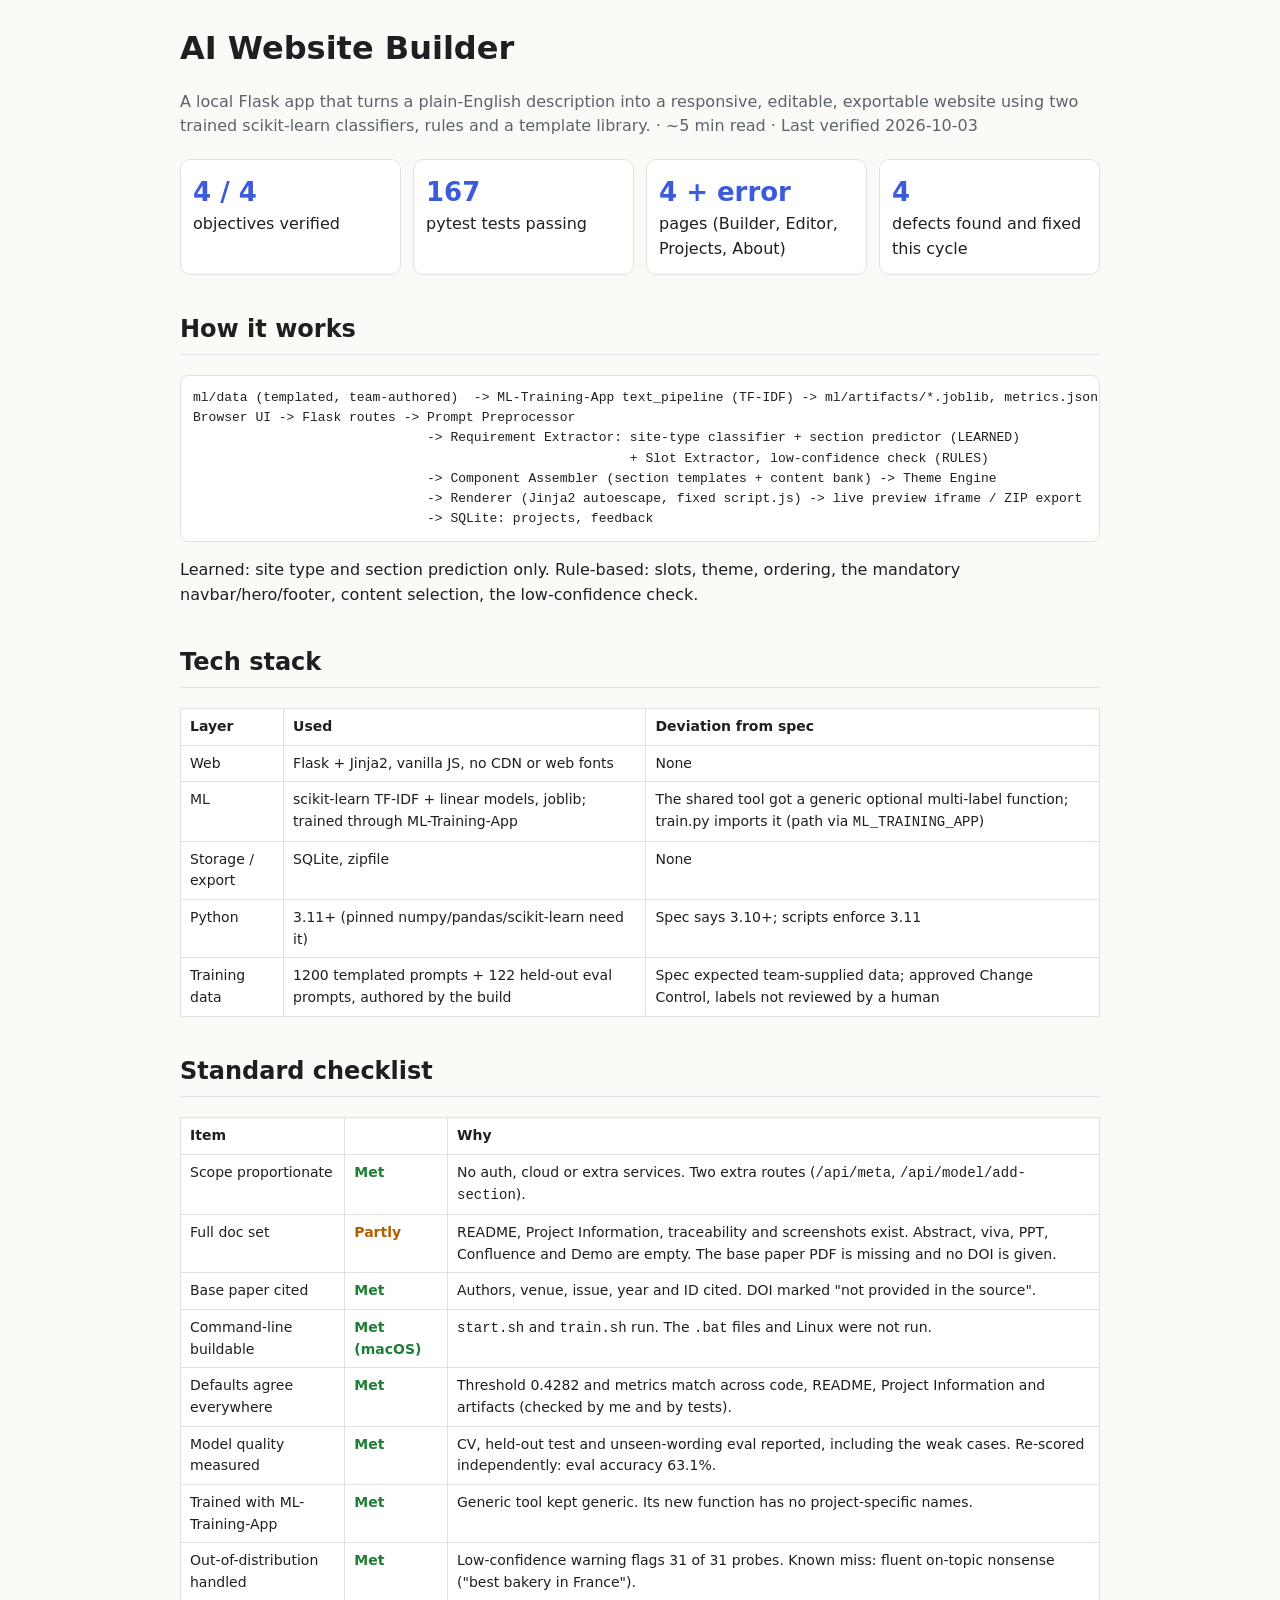
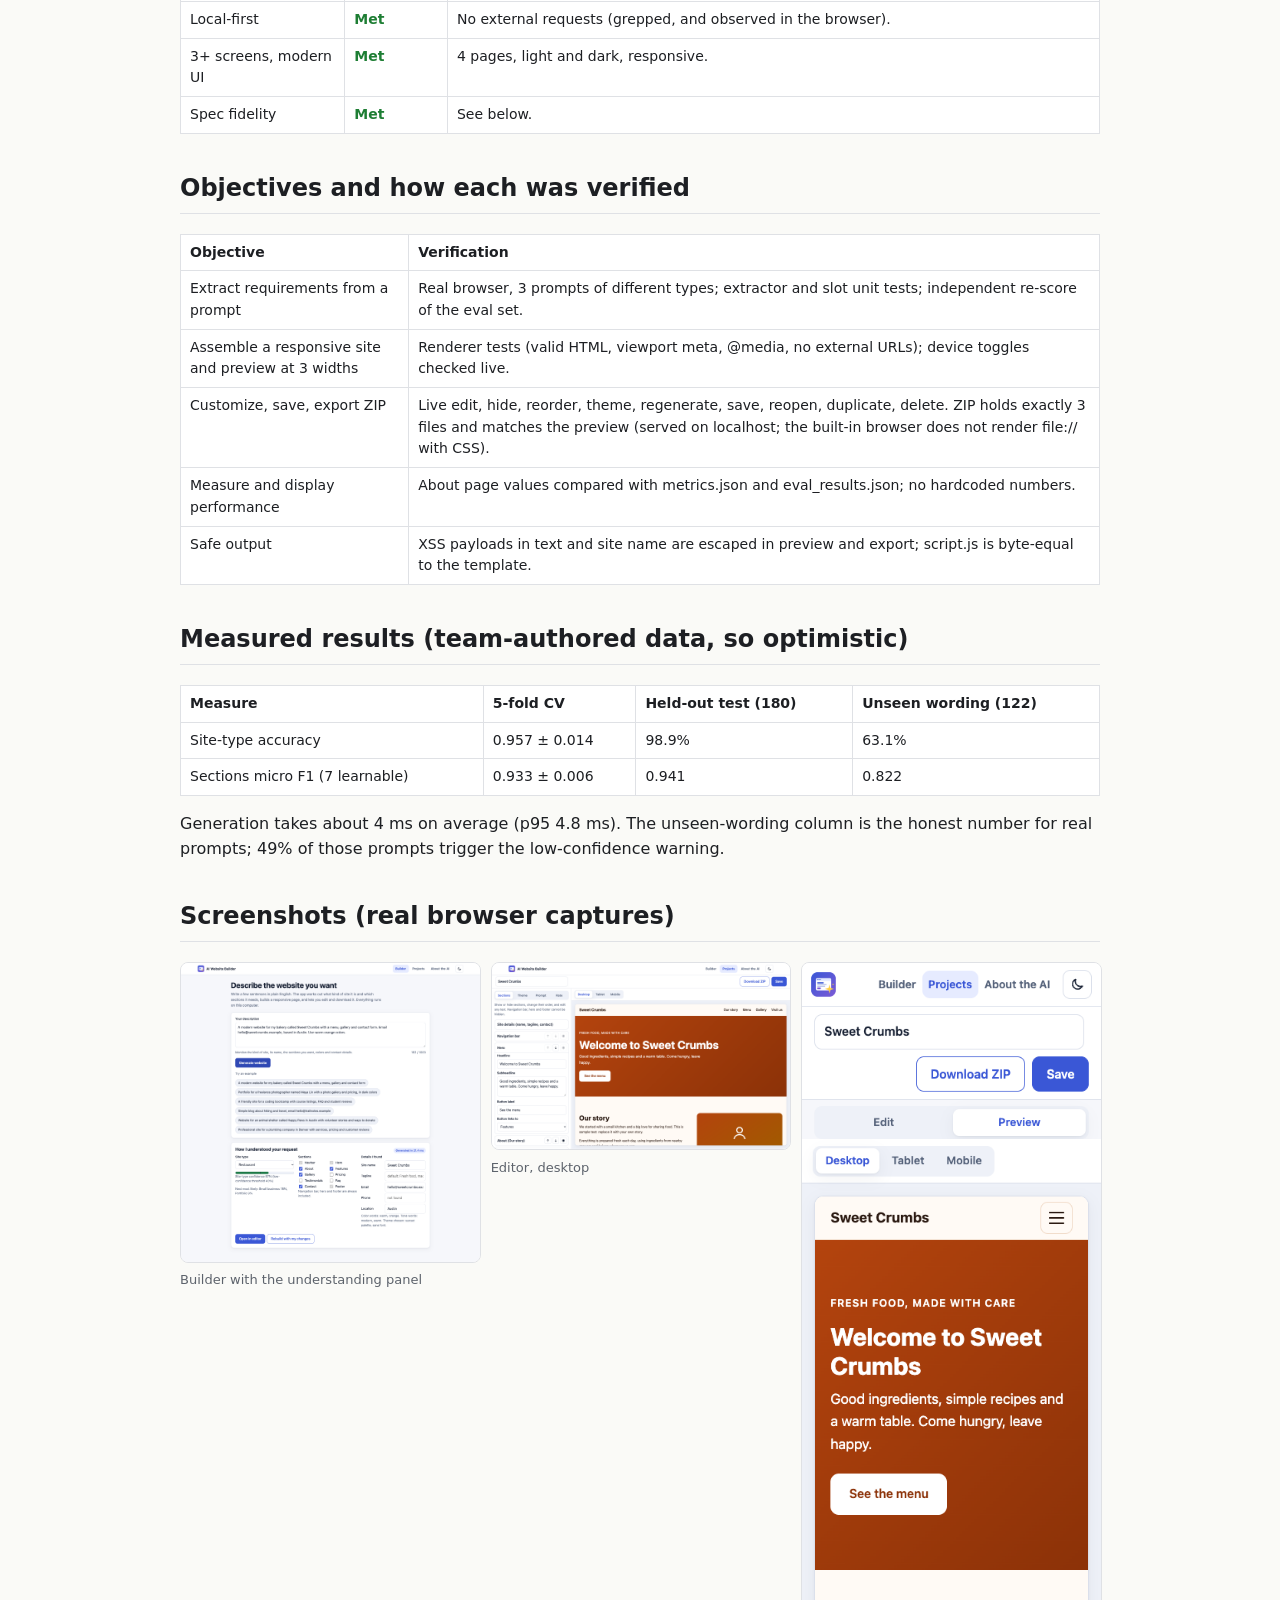
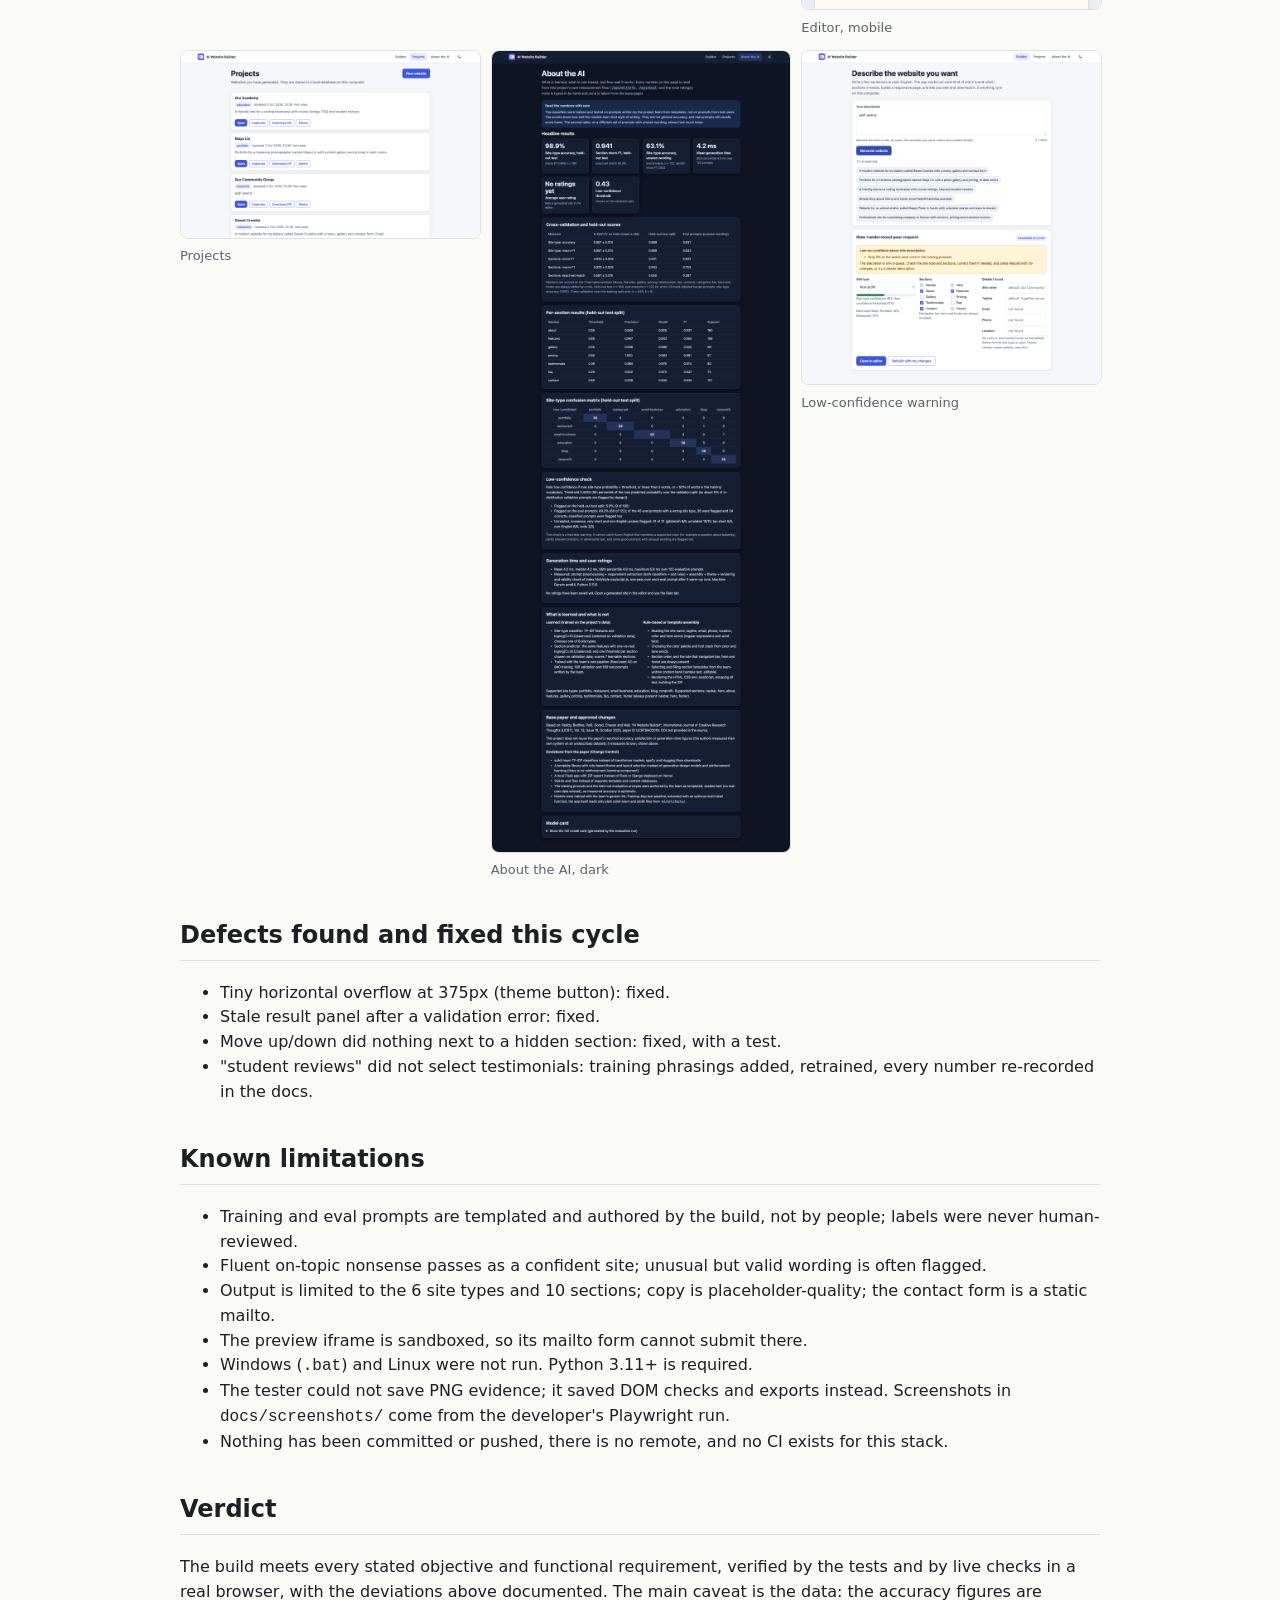
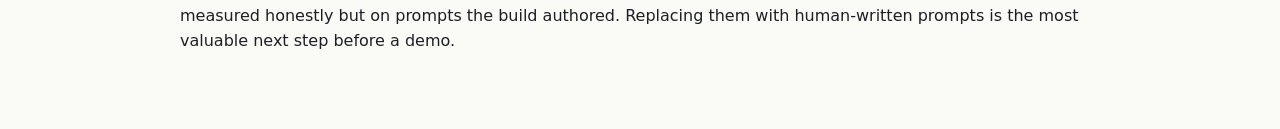
==== docs/architecture-briefing.html @ a884fcd3 "Implement AI Website Builder (Flask app, trained classifiers, template renderer) - Flask app: Builde" ====
<!doctype html>
<html lang="en"><head><meta charset="utf-8"><meta name="viewport" content="width=device-width,initial-scale=1">
<title>AI Website Builder - Architecture Briefing</title>
<style>
:root{--bg:#fafaf7;--fg:#1d1f23;--mut:#5d636c;--card:#fff;--bd:#dfe1e5;--ac:#3b5bdb;--ok:#1e7e34;--warn:#b25e00}
@media(prefers-color-scheme:dark){:root{--bg:#14161a;--fg:#e6e8eb;--mut:#9aa1ab;--card:#1c1f24;--bd:#2d3138;--ac:#7c93ff;--ok:#5fcf80;--warn:#f0a050}}
body{margin:0;background:var(--bg);color:var(--fg);font:16px/1.55 system-ui,-apple-system,Segoe UI,sans-serif}
main{max-width:920px;margin:0 auto;padding:24px 16px 64px}
h1{margin:0 0 4px}h2{margin-top:36px;border-bottom:1px solid var(--bd);padding-bottom:6px}
.sub{color:var(--mut)}.stats{display:grid;grid-template-columns:repeat(auto-fit,minmax(150px,1fr));gap:12px;margin:20px 0}
.stat{background:var(--card);border:1px solid var(--bd);border-radius:10px;padding:12px}.stat b{display:block;font-size:26px;color:var(--ac)}
table{width:100%;border-collapse:collapse;background:var(--card);font-size:14px}th,td{border:1px solid var(--bd);padding:7px 9px;text-align:left;vertical-align:top}
.ok{color:var(--ok);font-weight:600}.no{color:var(--warn);font-weight:600}
pre{background:var(--card);border:1px solid var(--bd);border-radius:8px;padding:12px;overflow-x:auto;font-size:13px}
.shots{display:grid;grid-template-columns:repeat(auto-fit,minmax(260px,1fr));gap:12px}.shots figure{margin:0}.shots img{width:100%;border:1px solid var(--bd);border-radius:8px}
figcaption{font-size:13px;color:var(--mut)}
</style></head><body><main>
<h1>AI Website Builder</h1>
<p class="sub">A local Flask app that turns a plain-English description into a responsive, editable, exportable website using two trained scikit-learn classifiers, rules and a template library. &middot; ~5 min read &middot; Last verified 2026-10-03</p>

<div class="stats">
<div class="stat"><b>4 / 4</b>objectives verified</div>
<div class="stat"><b>167</b>pytest tests passing</div>
<div class="stat"><b>4 + error</b>pages (Builder, Editor, Projects, About)</div>
<div class="stat"><b>4</b>defects found and fixed this cycle</div>
</div>

<h2>How it works</h2>
<pre>ml/data (templated, team-authored)  -> ML-Training-App text_pipeline (TF-IDF) -> ml/artifacts/*.joblib, metrics.json, model_card.md
Browser UI -> Flask routes -> Prompt Preprocessor
                              -> Requirement Extractor: site-type classifier + section predictor (LEARNED)
                                                        + Slot Extractor, low-confidence check (RULES)
                              -> Component Assembler (section templates + content bank) -> Theme Engine
                              -> Renderer (Jinja2 autoescape, fixed script.js) -> live preview iframe / ZIP export
                              -> SQLite: projects, feedback</pre>
<p>Learned: site type and section prediction only. Rule-based: slots, theme, ordering, the mandatory navbar/hero/footer, content selection, the low-confidence check.</p>

<h2>Tech stack</h2>
<table><tr><th>Layer</th><th>Used</th><th>Deviation from spec</th></tr>
<tr><td>Web</td><td>Flask + Jinja2, vanilla JS, no CDN or web fonts</td><td>None</td></tr>
<tr><td>ML</td><td>scikit-learn TF-IDF + linear models, joblib; trained through ML-Training-App</td><td>The shared tool got a generic optional multi-label function; train.py imports it (path via <code>ML_TRAINING_APP</code>)</td></tr>
<tr><td>Storage / export</td><td>SQLite, zipfile</td><td>None</td></tr>
<tr><td>Python</td><td>3.11+ (pinned numpy/pandas/scikit-learn need it)</td><td>Spec says 3.10+; scripts enforce 3.11</td></tr>
<tr><td>Training data</td><td>1200 templated prompts + 122 held-out eval prompts, authored by the build</td><td>Spec expected team-supplied data; approved Change Control, labels not reviewed by a human</td></tr></table>

<h2>Standard checklist</h2>
<table><tr><th>Item</th><th></th><th>Why</th></tr>
<tr><td>Scope proportionate</td><td class="ok">Met</td><td>No auth, cloud or extra services. Two extra routes (<code>/api/meta</code>, <code>/api/model/add-section</code>).</td></tr>
<tr><td>Full doc set</td><td class="no">Partly</td><td>README, Project Information, traceability and screenshots exist. Abstract, viva, PPT, Confluence and Demo are empty. The base paper PDF is missing and no DOI is given.</td></tr>
<tr><td>Base paper cited</td><td class="ok">Met</td><td>Authors, venue, issue, year and ID cited. DOI marked "not provided in the source".</td></tr>
<tr><td>Command-line buildable</td><td class="ok">Met (macOS)</td><td><code>start.sh</code> and <code>train.sh</code> run. The <code>.bat</code> files and Linux were not run.</td></tr>
<tr><td>Defaults agree everywhere</td><td class="ok">Met</td><td>Threshold 0.4282 and metrics match across code, README, Project Information and artifacts (checked by me and by tests).</td></tr>
<tr><td>Model quality measured</td><td class="ok">Met</td><td>CV, held-out test and unseen-wording eval reported, including the weak cases. Re-scored independently: eval accuracy 63.1%.</td></tr>
<tr><td>Trained with ML-Training-App</td><td class="ok">Met</td><td>Generic tool kept generic. Its new function has no project-specific names.</td></tr>
<tr><td>Out-of-distribution handled</td><td class="ok">Met</td><td>Low-confidence warning flags 31 of 31 probes. Known miss: fluent on-topic nonsense ("best bakery in France").</td></tr>
<tr><td>Local-first</td><td class="ok">Met</td><td>No external requests (grepped, and observed in the browser).</td></tr>
<tr><td>3+ screens, modern UI</td><td class="ok">Met</td><td>4 pages, light and dark, responsive.</td></tr>
<tr><td>Spec fidelity</td><td class="ok">Met</td><td>See below.</td></tr></table>

<h2>Objectives and how each was verified</h2>
<table><tr><th>Objective</th><th>Verification</th></tr>
<tr><td>Extract requirements from a prompt</td><td>Real browser, 3 prompts of different types; extractor and slot unit tests; independent re-score of the eval set.</td></tr>
<tr><td>Assemble a responsive site and preview at 3 widths</td><td>Renderer tests (valid HTML, viewport meta, @media, no external URLs); device toggles checked live.</td></tr>
<tr><td>Customize, save, export ZIP</td><td>Live edit, hide, reorder, theme, regenerate, save, reopen, duplicate, delete. ZIP holds exactly 3 files and matches the preview (served on localhost; the built-in browser does not render file:// with CSS).</td></tr>
<tr><td>Measure and display performance</td><td>About page values compared with metrics.json and eval_results.json; no hardcoded numbers.</td></tr>
<tr><td>Safe output</td><td>XSS payloads in text and site name are escaped in preview and export; script.js is byte-equal to the template.</td></tr></table>

<h2>Measured results (team-authored data, so optimistic)</h2>
<table><tr><th>Measure</th><th>5-fold CV</th><th>Held-out test (180)</th><th>Unseen wording (122)</th></tr>
<tr><td>Site-type accuracy</td><td>0.957 &plusmn; 0.014</td><td>98.9%</td><td>63.1%</td></tr>
<tr><td>Sections micro F1 (7 learnable)</td><td>0.933 &plusmn; 0.006</td><td>0.941</td><td>0.822</td></tr></table>
<p>Generation takes about 4 ms on average (p95 4.8 ms). The unseen-wording column is the honest number for real prompts; 49% of those prompts trigger the low-confidence warning.</p>

<h2>Screenshots (real browser captures)</h2>
<div class="shots">
<figure><img src="screenshots/builder-result.png" alt="Builder"><figcaption>Builder with the understanding panel</figcaption></figure>
<figure><img src="screenshots/editor-desktop.png" alt="Editor"><figcaption>Editor, desktop</figcaption></figure>
<figure><img src="screenshots/editor-mobile.png" alt="Editor mobile"><figcaption>Editor, mobile</figcaption></figure>
<figure><img src="screenshots/projects.png" alt="Projects"><figcaption>Projects</figcaption></figure>
<figure><img src="screenshots/about-dark.png" alt="About"><figcaption>About the AI, dark</figcaption></figure>
<figure><img src="screenshots/builder-low-confidence.png" alt="Low confidence"><figcaption>Low-confidence warning</figcaption></figure>
</div>

<h2>Defects found and fixed this cycle</h2>
<ul><li>Tiny horizontal overflow at 375px (theme button): fixed.</li>
<li>Stale result panel after a validation error: fixed.</li>
<li>Move up/down did nothing next to a hidden section: fixed, with a test.</li>
<li>"student reviews" did not select testimonials: training phrasings added, retrained, every number re-recorded in the docs.</li></ul>

<h2>Known limitations</h2>
<ul><li>Training and eval prompts are templated and authored by the build, not by people; labels were never human-reviewed.</li>
<li>Fluent on-topic nonsense passes as a confident site; unusual but valid wording is often flagged.</li>
<li>Output is limited to the 6 site types and 10 sections; copy is placeholder-quality; the contact form is a static mailto.</li>
<li>The preview iframe is sandboxed, so its mailto form cannot submit there.</li>
<li>Windows (<code>.bat</code>) and Linux were not run. Python 3.11+ is required.</li>
<li>The tester could not save PNG evidence; it saved DOM checks and exports instead. Screenshots in <code>docs/screenshots/</code> come from the developer's Playwright run.</li>
<li>Nothing has been committed or pushed, there is no remote, and no CI exists for this stack.</li></ul>

<h2>Verdict</h2>
<p>The build meets every stated objective and functional requirement, verified by the tests and by live checks in a real browser, with the deviations above documented. The main caveat is the data: the accuracy figures are measured honestly but on prompts the build authored. Replacing them with human-written prompts is the most valuable next step before a demo.</p>
</main></body></html>
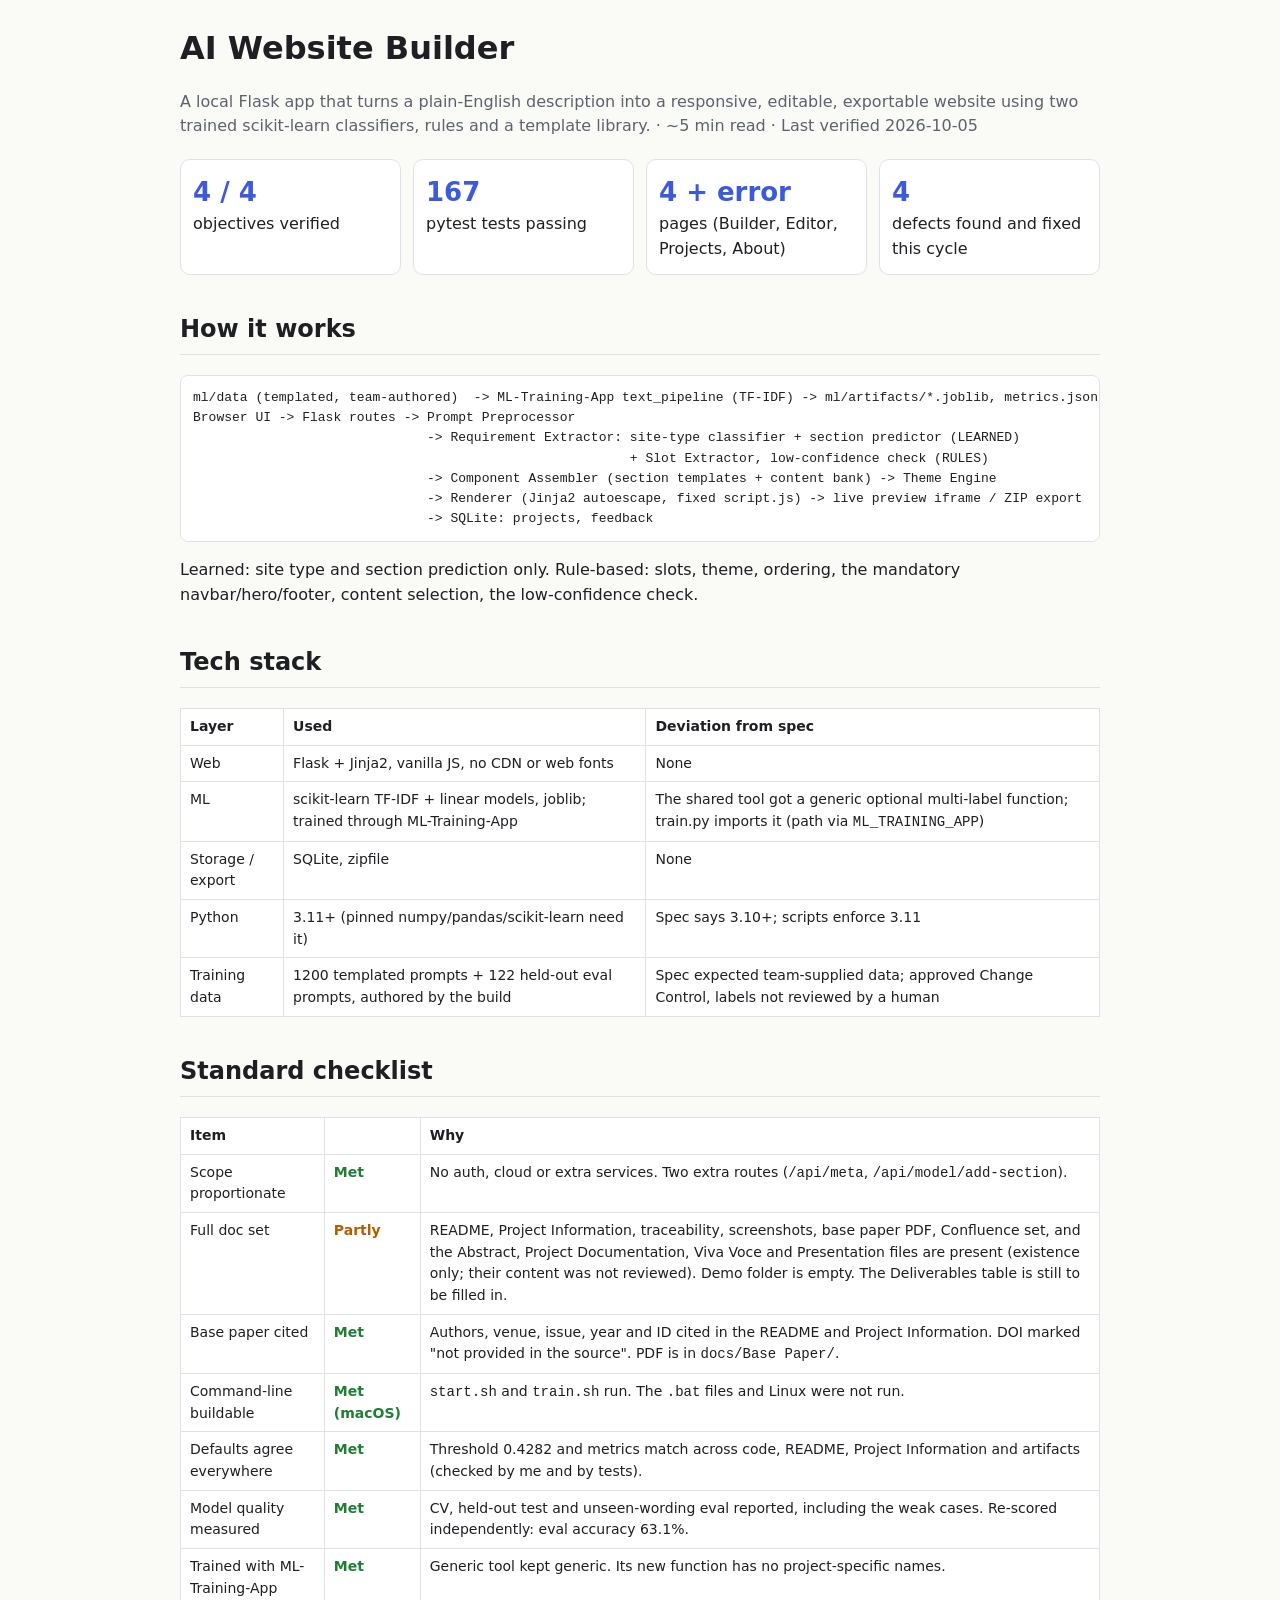
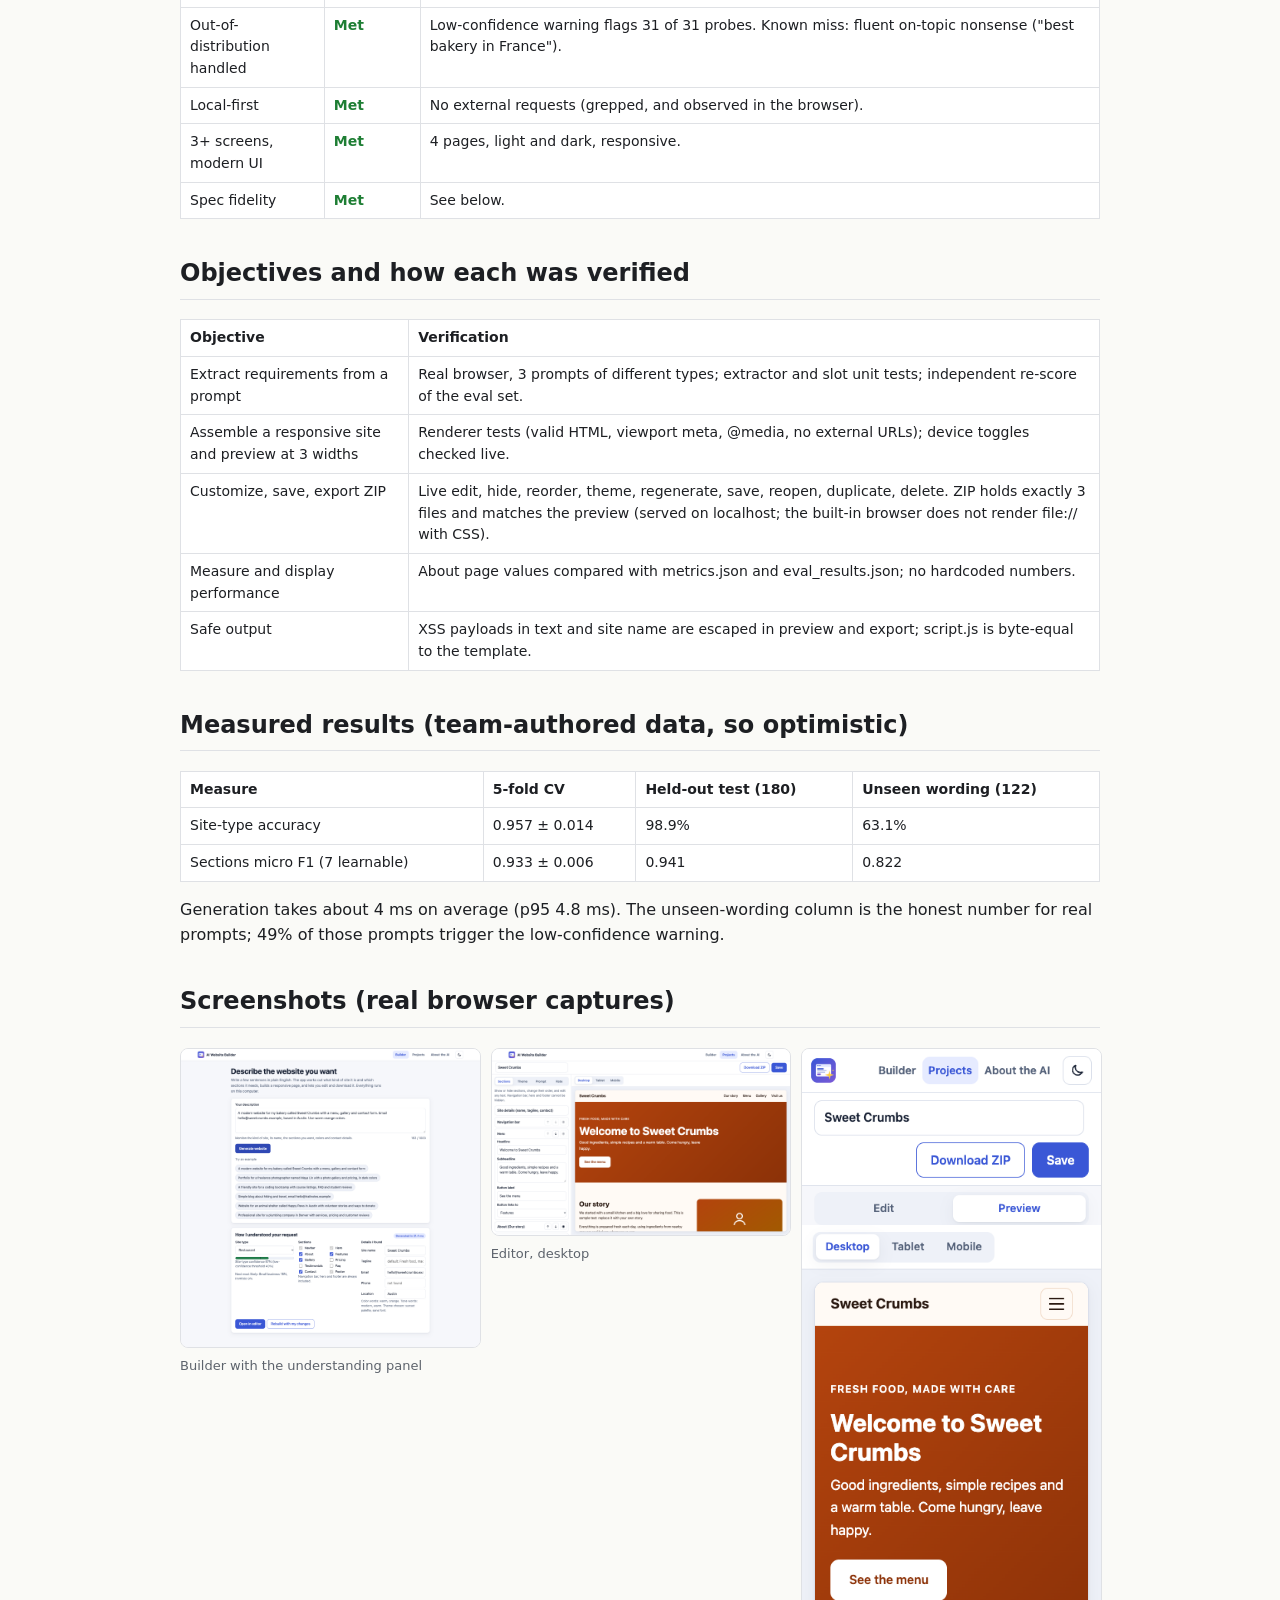
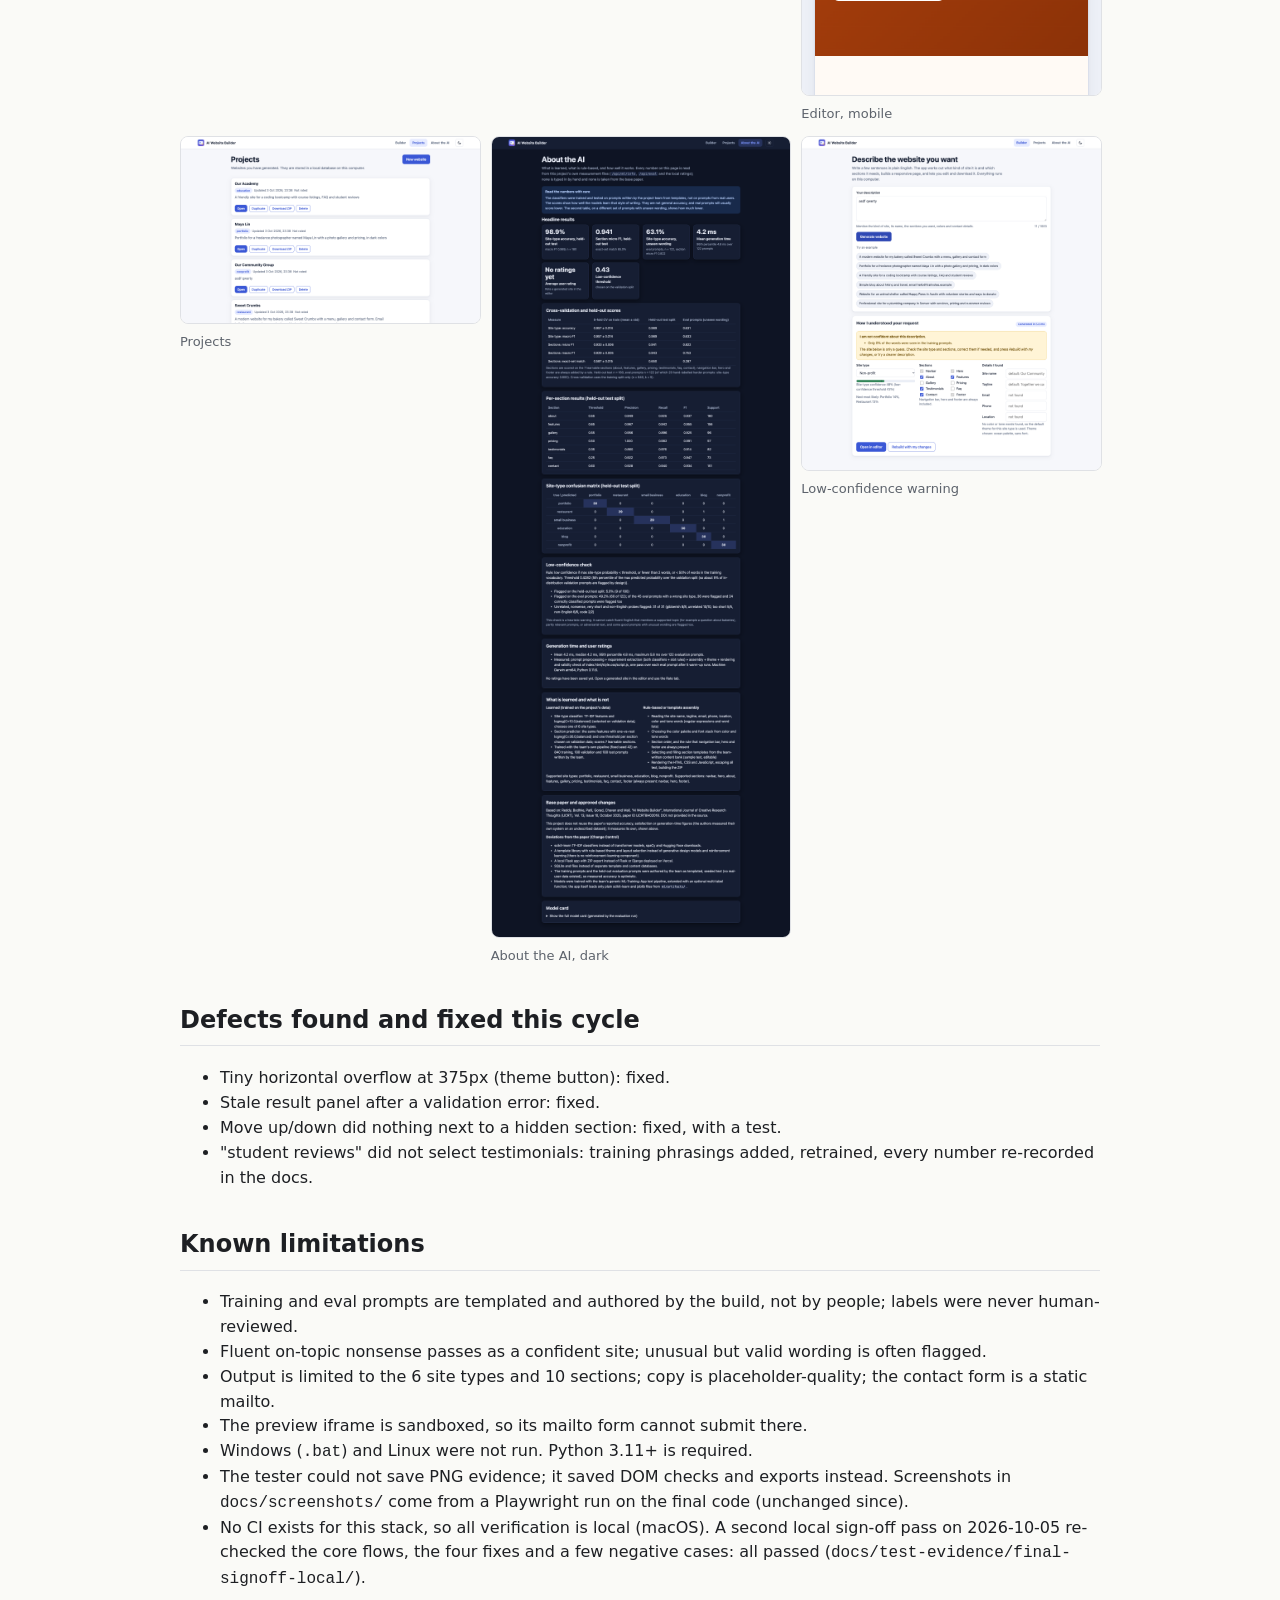
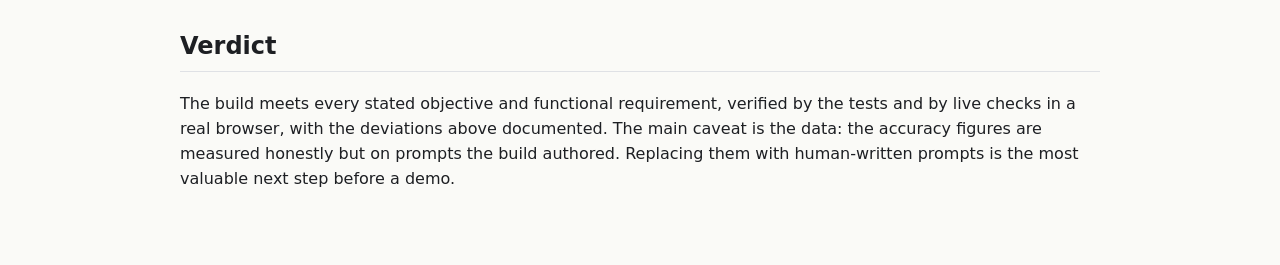
==== commit eb211c59: "Final sign-off: local verification evidence and refreshed architecture briefing Co-Authored-By: Clau" ====
--- a/docs/architecture-briefing.html
+++ b/docs/architecture-briefing.html
@@ -16,7 +16,7 @@
 figcaption{font-size:13px;color:var(--mut)}
 </style></head><body><main>
 <h1>AI Website Builder</h1>
-<p class="sub">A local Flask app that turns a plain-English description into a responsive, editable, exportable website using two trained scikit-learn classifiers, rules and a template library. &middot; ~5 min read &middot; Last verified 2026-10-03</p>
+<p class="sub">A local Flask app that turns a plain-English description into a responsive, editable, exportable website using two trained scikit-learn classifiers, rules and a template library. &middot; ~5 min read &middot; Last verified 2026-10-05</p>
 
 <div class="stats">
 <div class="stat"><b>4 / 4</b>objectives verified</div>
@@ -46,8 +46,8 @@
 <h2>Standard checklist</h2>
 <table><tr><th>Item</th><th></th><th>Why</th></tr>
 <tr><td>Scope proportionate</td><td class="ok">Met</td><td>No auth, cloud or extra services. Two extra routes (<code>/api/meta</code>, <code>/api/model/add-section</code>).</td></tr>
-<tr><td>Full doc set</td><td class="no">Partly</td><td>README, Project Information, traceability and screenshots exist. Abstract, viva, PPT, Confluence and Demo are empty. The base paper PDF is missing and no DOI is given.</td></tr>
-<tr><td>Base paper cited</td><td class="ok">Met</td><td>Authors, venue, issue, year and ID cited. DOI marked "not provided in the source".</td></tr>
+<tr><td>Full doc set</td><td class="no">Partly</td><td>README, Project Information, traceability, screenshots, base paper PDF, Confluence set, and the Abstract, Project Documentation, Viva Voce and Presentation files are present (existence only; their content was not reviewed). Demo folder is empty. The Deliverables table is still to be filled in.</td></tr>
+<tr><td>Base paper cited</td><td class="ok">Met</td><td>Authors, venue, issue, year and ID cited in the README and Project Information. DOI marked "not provided in the source". PDF is in <code>docs/Base Paper/</code>.</td></tr>
 <tr><td>Command-line buildable</td><td class="ok">Met (macOS)</td><td><code>start.sh</code> and <code>train.sh</code> run. The <code>.bat</code> files and Linux were not run.</td></tr>
 <tr><td>Defaults agree everywhere</td><td class="ok">Met</td><td>Threshold 0.4282 and metrics match across code, README, Project Information and artifacts (checked by me and by tests).</td></tr>
 <tr><td>Model quality measured</td><td class="ok">Met</td><td>CV, held-out test and unseen-wording eval reported, including the weak cases. Re-scored independently: eval accuracy 63.1%.</td></tr>
@@ -93,8 +93,8 @@
 <li>Output is limited to the 6 site types and 10 sections; copy is placeholder-quality; the contact form is a static mailto.</li>
 <li>The preview iframe is sandboxed, so its mailto form cannot submit there.</li>
 <li>Windows (<code>.bat</code>) and Linux were not run. Python 3.11+ is required.</li>
-<li>The tester could not save PNG evidence; it saved DOM checks and exports instead. Screenshots in <code>docs/screenshots/</code> come from the developer's Playwright run.</li>
-<li>Nothing has been committed or pushed, there is no remote, and no CI exists for this stack.</li></ul>
+<li>The tester could not save PNG evidence; it saved DOM checks and exports instead. Screenshots in <code>docs/screenshots/</code> come from a Playwright run on the final code (unchanged since).</li>
+<li>No CI exists for this stack, so all verification is local (macOS). A second local sign-off pass on 2026-10-05 re-checked the core flows, the four fixes and a few negative cases: all passed (<code>docs/test-evidence/final-signoff-local/</code>).</li></ul>
 
 <h2>Verdict</h2>
 <p>The build meets every stated objective and functional requirement, verified by the tests and by live checks in a real browser, with the deviations above documented. The main caveat is the data: the accuracy figures are measured honestly but on prompts the build authored. Replacing them with human-written prompts is the most valuable next step before a demo.</p>
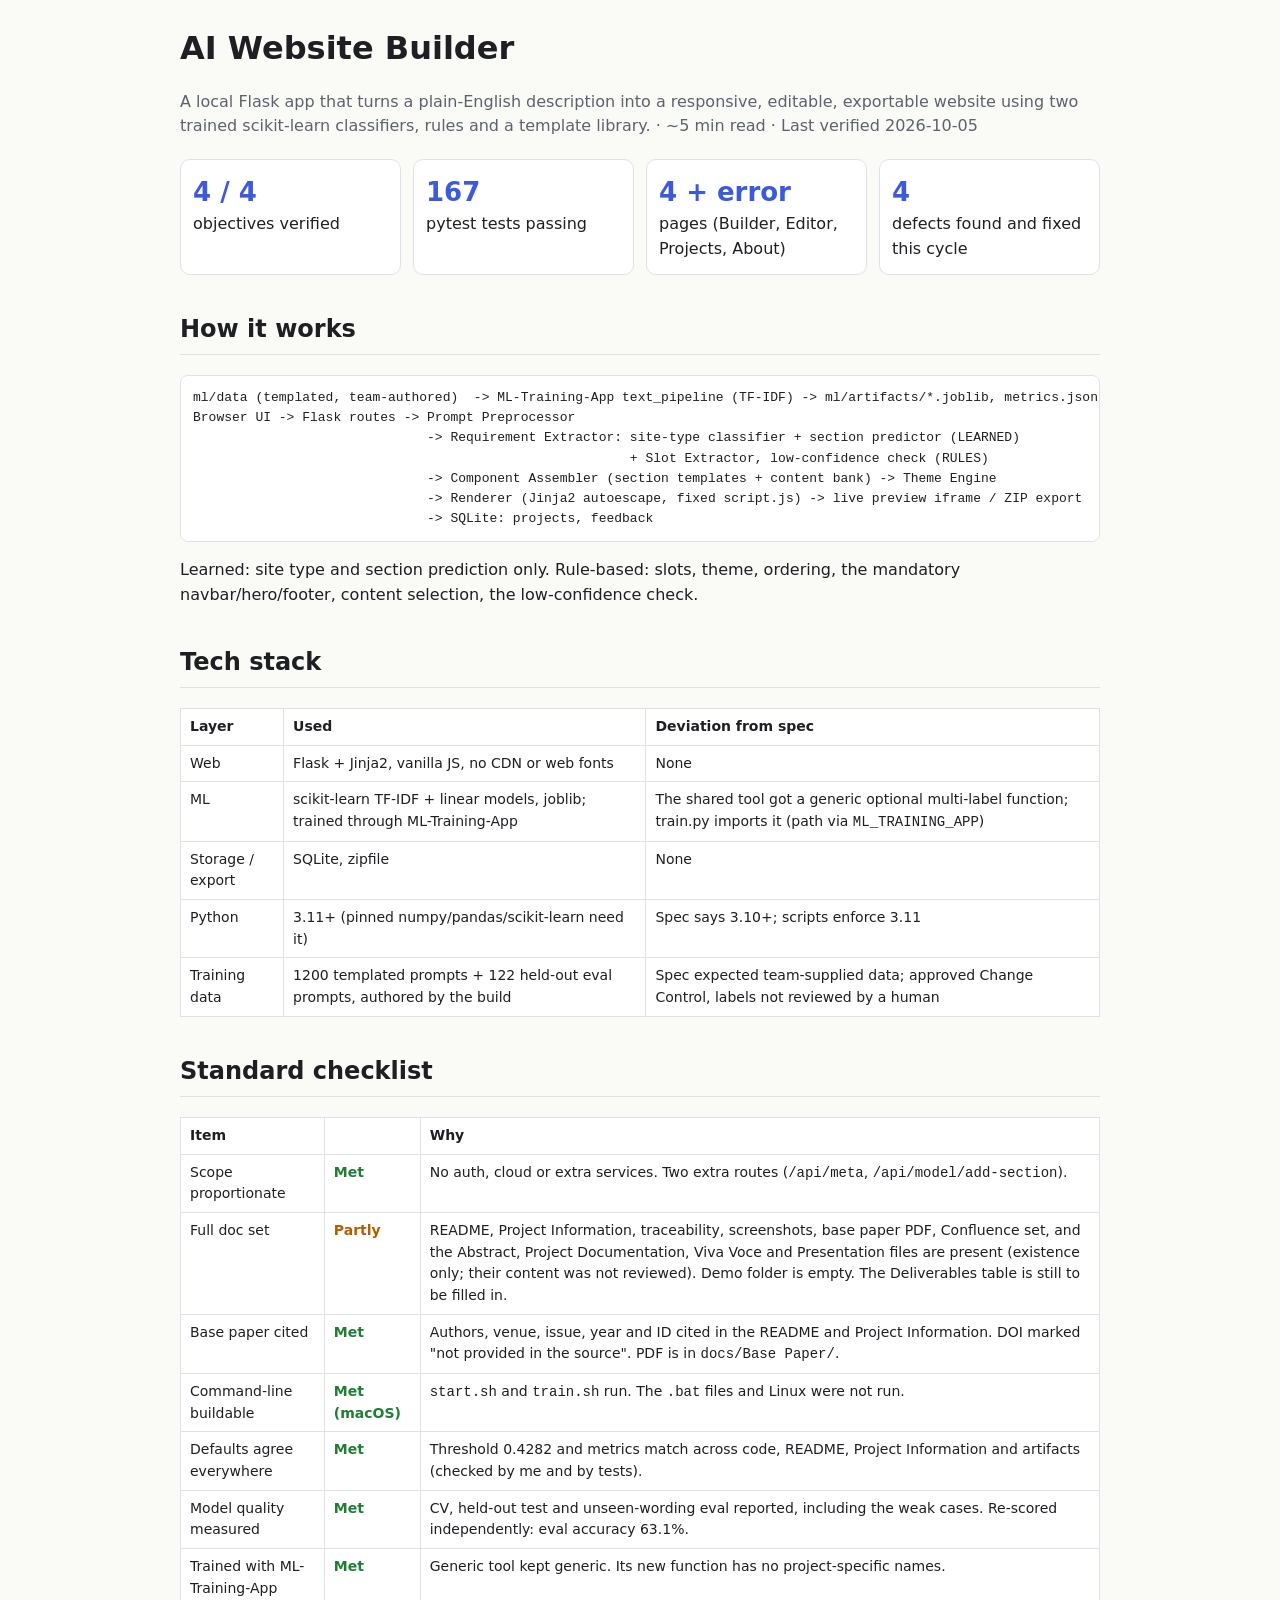
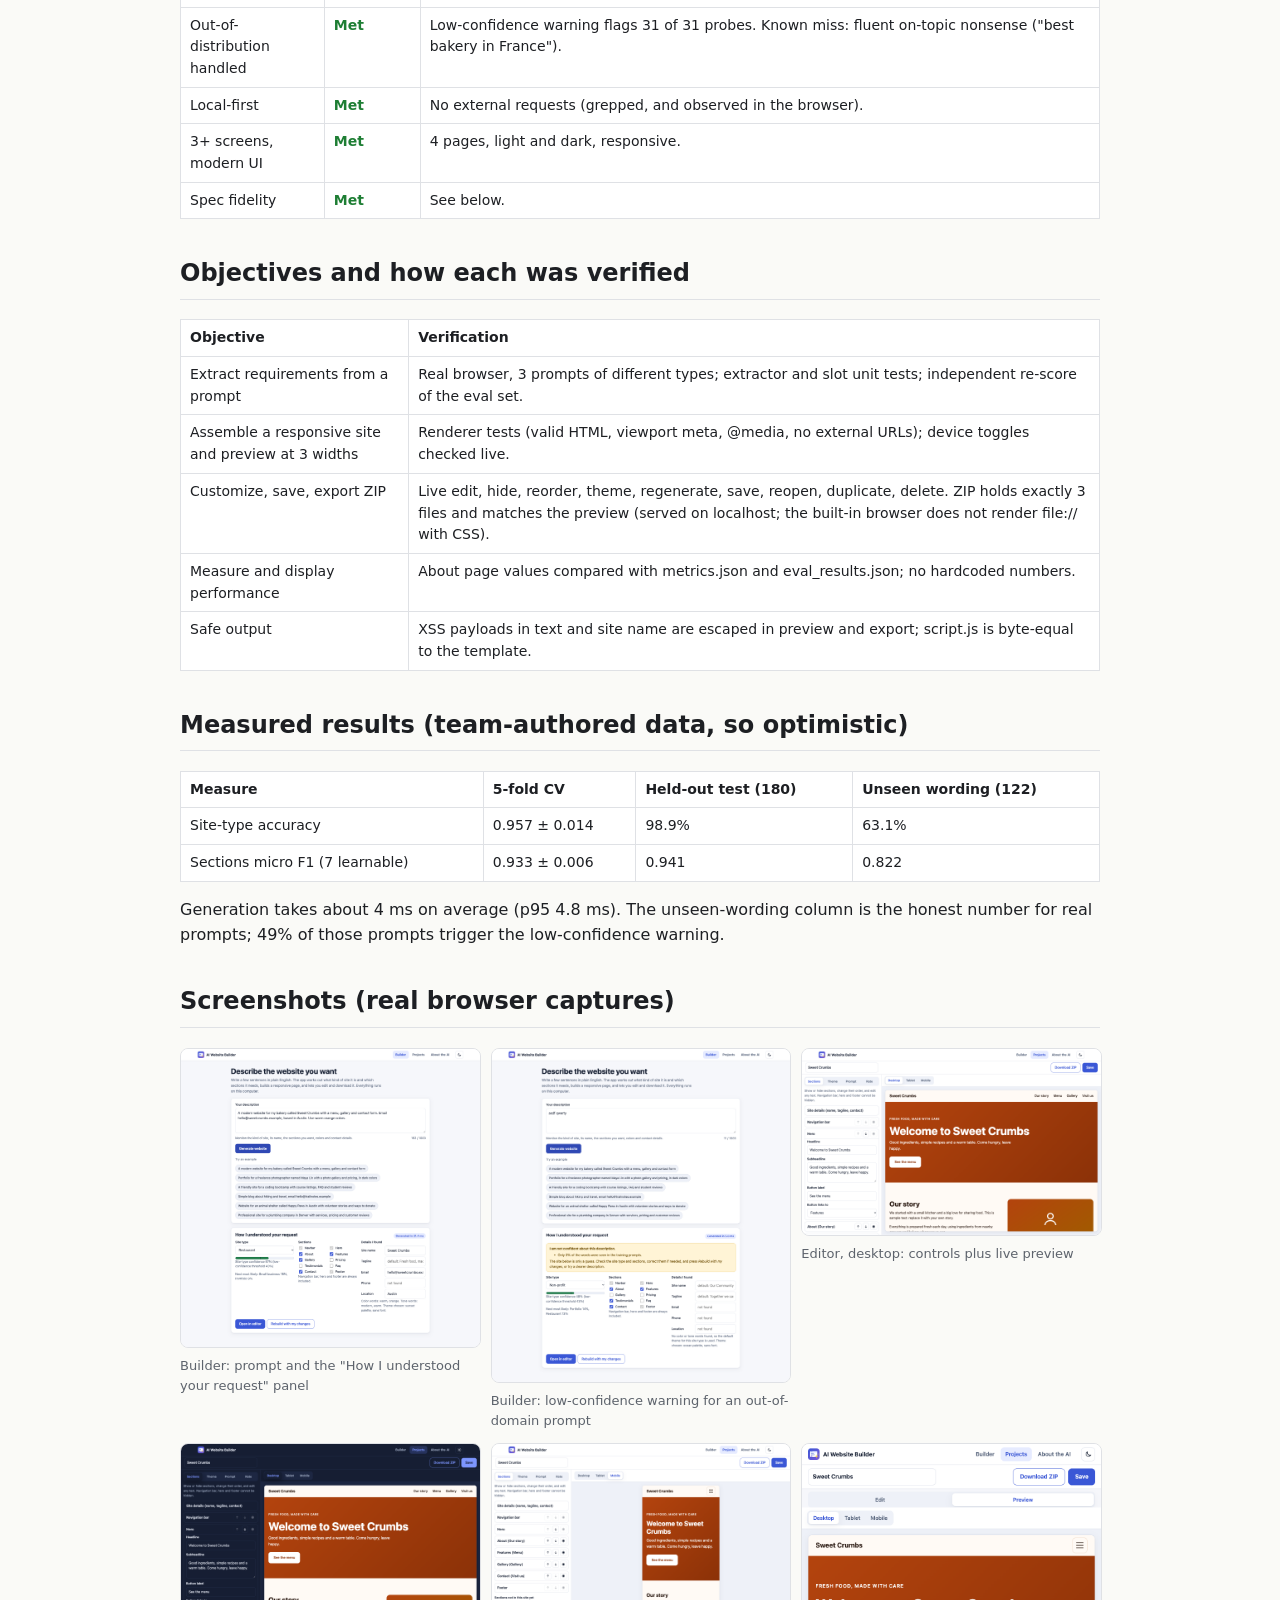
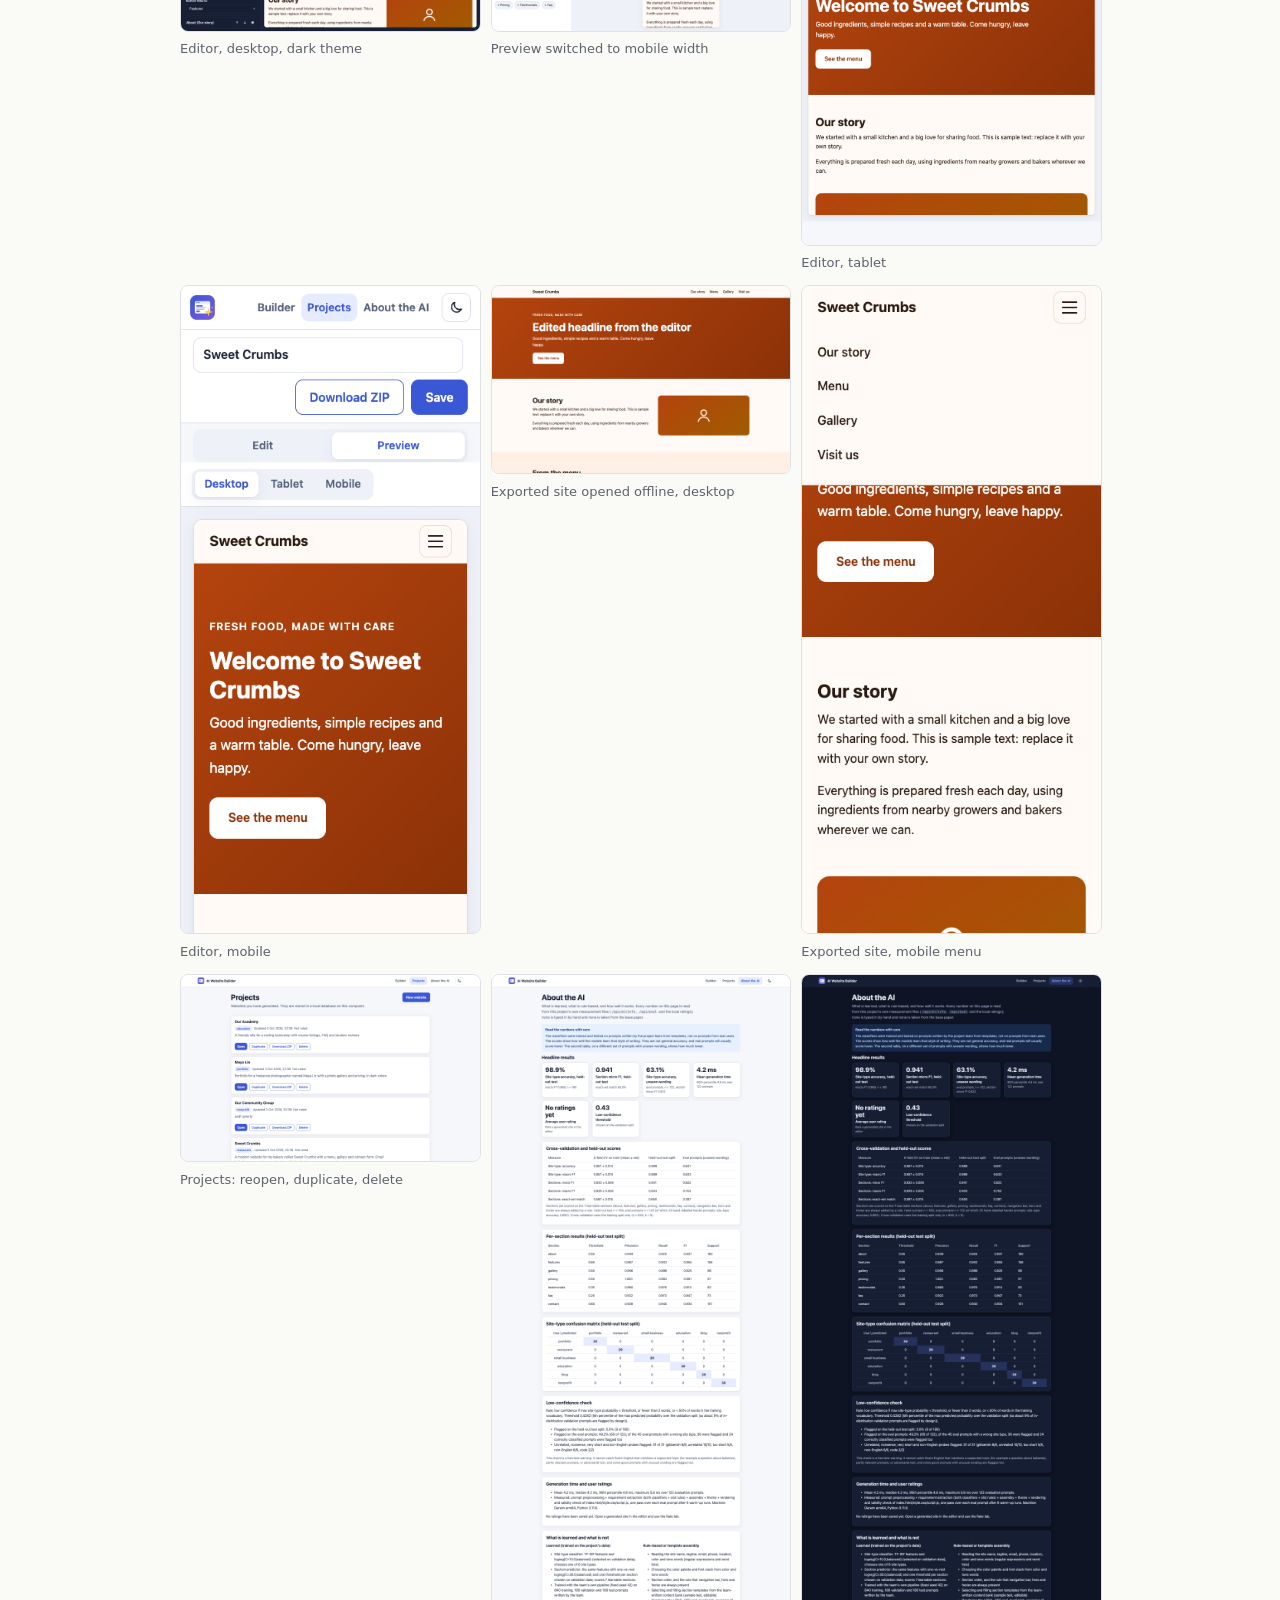
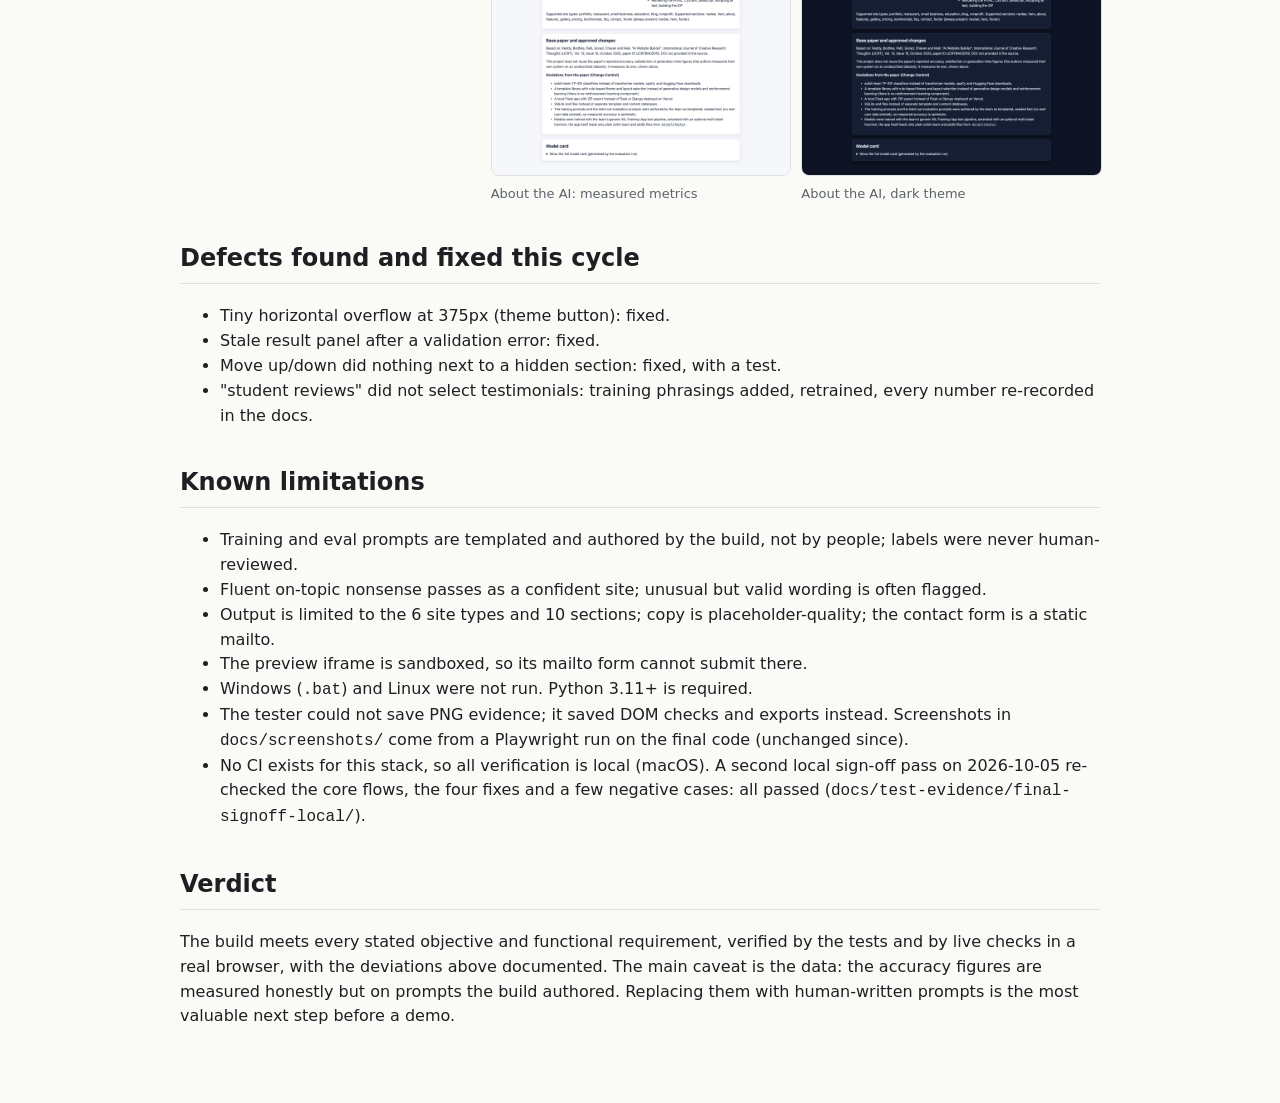
==== commit a6b8e9ef: "Embed real screenshots in architecture briefing Co-Authored-By: Claude Sonnet 5.5 <noreply@anthropic" ====
--- a/docs/architecture-briefing.html
+++ b/docs/architecture-briefing.html
@@ -73,12 +73,18 @@
 
 <h2>Screenshots (real browser captures)</h2>
 <div class="shots">
-<figure><img src="screenshots/builder-result.png" alt="Builder"><figcaption>Builder with the understanding panel</figcaption></figure>
-<figure><img src="screenshots/editor-desktop.png" alt="Editor"><figcaption>Editor, desktop</figcaption></figure>
-<figure><img src="screenshots/editor-mobile.png" alt="Editor mobile"><figcaption>Editor, mobile</figcaption></figure>
-<figure><img src="screenshots/projects.png" alt="Projects"><figcaption>Projects</figcaption></figure>
-<figure><img src="screenshots/about-dark.png" alt="About"><figcaption>About the AI, dark</figcaption></figure>
-<figure><img src="screenshots/builder-low-confidence.png" alt="Low confidence"><figcaption>Low-confidence warning</figcaption></figure>
+<figure><img src="[data-uri]" alt="Builder: prompt and the "How I understood your request" panel" loading="lazy"><figcaption>Builder: prompt and the "How I understood your request" panel</figcaption></figure>
+<figure><img src="[data-uri]